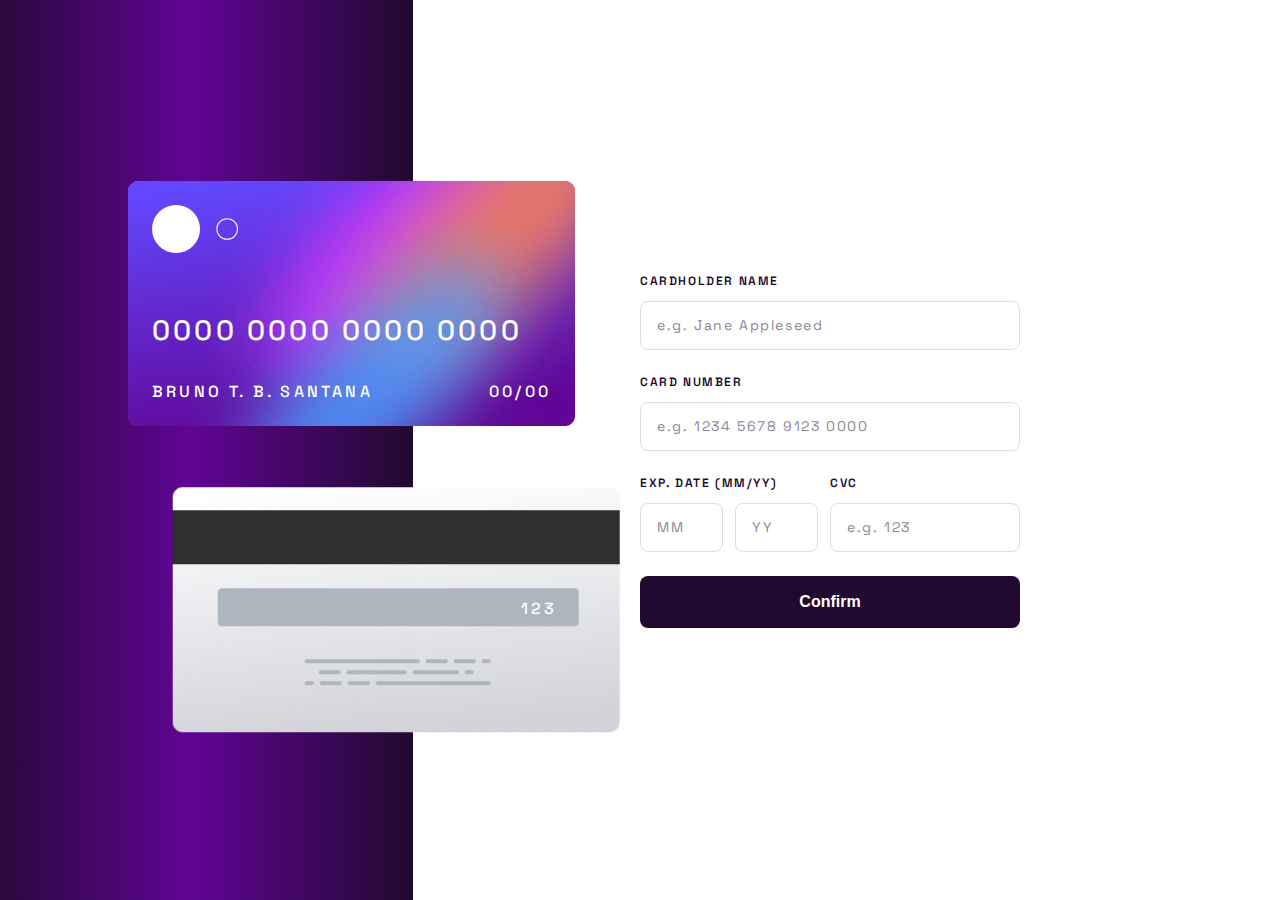
==== index.html @ 0e2e8419 "Debuggando scss e js" ====
<!DOCTYPE html>
<html lang="pt-br">
<head>
    <meta charset="UTF-8">
    <meta http-equiv="X-UA-Compatible" content="IE=edge">
    <meta name="viewport" content="width=device-width, initial-scale=1.0">
    <link rel="icon" type="image/png" sizes="32x32" href="./images/favicon-32x32.png">
    <link rel="stylesheet" href="assets/css/1-base/base.css">
    <title>Frontend Mentor | Interactive card details form</title>
</head>
<body>
    <main>
        <section class="card__section">
            <div class="container__cards">
                <div class="back__card">
                    <h3 class="card__cvc" id="card__cvc">123</h3>
                </div>

                <div class="front__card">
                    <span class="card__seal"></span> <!-- Aqui vai o selo prateado do cartão -->

                    <h1 class="card__number" id="front__card__number">0000 0000 0000 0000</h1>

                    <div class="card__info">
                        <h2 class="card__name" id="card__name">Bruno T. B. Santana</h2>
                        <h3 class="card__date" id="card__date">00/00</h3>
                        </div>
                </div>
            </div>

        </section>

        <section class="form__section">
            <form action="" class="form__container">
                <div class="form__field"> <!--Grid-->
                    <label for="name" class="form__label">Cardholder Name</label>
                    <input name="cardName" type="text" class="form__control" id="name" placeholder="e.g. Jane Appleseed" minlength="12" required>
                    <span class="error-message"></span>
                </div>

                <div class="form__field">
                    <label for="card__number" class="form__label">Card Number</label>
                    <input name="cardNumber" type="text" class="form__control" id="card__number" placeholder="e.g. 1234 5678 9123 0000" minlength="16"  required>
                    <span class="error-message"></span>
                </div>

                <div class="container__form__date"><!--Grid-->
                    <div class="form__field form__field--mod"><!--Grid-->
                        <label for="exp__month" class="form__label">Exp. Date (mm/yy)</label>
                        <div name="formFieldInput" class="form__field__input" id="form__field__input">
                            <input name="cardMonth" type="text" class="form__control exp__date" id="exp__month" placeholder="MM" min="2" required>
                            <input name="cardYear" type="text" class="form__control exp__date" id="exp__year" placeholder="YY" min="2" required>
                            <span class="error-message"></span>
                        </div>
                    </div>
                
                    <div class="form__field">
                        <label for="cvc" class="form__label">Cvc</label>
                        <input name="cardCvc" type="text" class="form__control" id="cvc" placeholder="e.g. 123" min="3" required>
                        <span class="error-message"></span>
                    </div>
                </div>

                <button type="submit" class="btn__form">Confirm</button>
            </form>
        </section>
    </main>

    <script src="assets/js/1-script.js" type="module"></script>
</body>
</html>
---- assets/css/1-base/base.css ----
@import url("https://fonts.googleapis.com/css2?family=Space+Grotesk:wght@300;500&display=swap");
.card__section::before {
  content: "";
  position: absolute;
  top: 0;
  left: 0;
  width: 100%;
  height: 28%;
  background: linear-gradient(to right, hsl(278, 68%, 11%), hsl(278, 68%, 11%), hsl(278, 94%, 30%), hsl(278, 68%, 11%));
  z-index: -1;
}
.card__section .container__cards {
  display: flex;
  flex-direction: column;
  justify-content: space-between;
  max-width: 23.75rem;
  margin: 0 auto 9rem auto;
  padding: 2rem 1rem 0 1rem;
  position: relative;
}
.card__section .container__cards .back__card {
  background-image: url(../../img/bg-card-back.png);
  background-repeat: no-repeat;
  background-size: cover;
  width: 17.875rem;
  height: 9.8125rem;
  position: relative;
}
.card__section .container__cards .back__card .card__cvc {
  color: hsl(0, 0%, 100%);
  font-size: 0.75rem;
  font-weight: 500;
  letter-spacing: 0.2rem;
  text-transform: "";
  margin: 0;
  position: absolute;
  transform: translate(-50%, -50%);
  top: 49.5%;
  left: 82%;
}
@media screen and (min-width: 375px) {
  .card__section .container__cards .back__card {
    align-self: flex-end;
  }
}
.card__section .container__cards .front__card {
  background-image: url(../../img/bg-card-front.png);
  background-repeat: no-repeat;
  background-size: cover;
  display: flex;
  flex-direction: column;
  align-self: flex-start;
  justify-content: space-between;
  font-family: "Space Grotesk", sans-serif;
  width: 17.875rem;
  height: 9.8125rem;
  position: absolute;
  transform: translate(0%, -43%);
  top: 100%;
  z-index: 2;
}
.card__section .container__cards .front__card .card__seal {
  background-image: url(../../img/card-logo.svg);
  background-repeat: no-repeat;
  background-size: contain;
  width: 3.5rem;
  height: 2rem;
  margin: 1rem 0 0 1rem;
}
.card__section .container__cards .front__card .card__number {
  color: hsl(0, 0%, 100%);
  font-size: 1rem;
  font-weight: 500;
  letter-spacing: 0.2rem;
  text-transform: uppercase;
  padding-top: 1rem;
  margin: 0 1rem 0 1rem;
}
.card__section .container__cards .front__card .card__info {
  display: flex;
  justify-content: space-between;
  margin: 0 1rem 1rem 1rem;
}
.card__section .container__cards .front__card .card__info .card__name, .card__section .container__cards .front__card .card__info .card__date {
  color: hsl(0, 0%, 100%);
  font-size: 0.75rem;
  font-weight: 500;
  letter-spacing: 0.2rem;
  text-transform: uppercase;
  margin: 0;
}

@media screen and (min-width: 992px) {
  .card__section {
    display: flex;
    justify-content: center;
    align-items: center;
    position: relative;
  }
  .card__section::before {
    content: "";
    position: absolute;
    top: 0;
    left: -100%;
    right: 0rem;
    width: 175%;
    height: 100%;
  }
  .card__section .container__cards {
    margin: 0 0 0rem 0;
    padding: 0rem 0rem 0 0rem;
  }
  .card__section .container__cards .back__card {
    transform: translate(0%, 65%);
  }
  .card__section .container__cards .front__card {
    transform: translate(0%, -160%);
  }
}
@media screen and (min-width: 992px) and (min-width: 1200px) {
  .card__section .container__cards .back__card {
    transform: translate(25%, 65%);
    width: 27.9375rem;
    height: 15.3125rem;
  }
  .card__section .container__cards .back__card .card__cvc {
    color: hsl(0, 0%, 100%);
    font-size: 1rem;
    font-weight: 500;
    letter-spacing: 0.2rem;
    text-transform: "";
  }
  .card__section .container__cards .front__card {
    transform: translate(0%, -160%);
    width: 27.9375rem;
    height: 15.3125rem;
  }
  .card__section .container__cards .front__card .card__seal {
    width: 5.375rem;
    height: 3.1875rem;
    margin: 1.5rem 0 0 1.5rem;
  }
  .card__section .container__cards .front__card .card__number {
    color: hsl(0, 0%, 100%);
    font-size: 1.75rem;
    font-weight: 500;
    letter-spacing: 0.2rem;
    text-transform: uppercase;
    padding-top: 1.5rem;
    margin: 0 1.5rem 0 1.5rem;
  }
  .card__section .container__cards .front__card .card__info {
    margin: 0 1.5rem 1.5rem 1.5rem;
  }
  .card__section .container__cards .front__card .card__info .card__name, .card__section .container__cards .front__card .card__info .card__date {
    color: hsl(0, 0%, 100%);
    font-size: 1rem;
    font-weight: 500;
    letter-spacing: 0.2rem;
    text-transform: uppercase;
  }
}
.form__section {
  padding: 0 1rem;
  display: flex;
  justify-content: center;
  align-items: center;
}
.form__section .form__container {
  display: flex;
  flex-direction: column;
  gap: 1.5rem;
}
.form__section .form__container .form__field {
  display: flex;
  flex-direction: column;
  gap: 0.75rem;
  max-width: 380px;
}
.form__section .form__container .form__label {
  color: hsl(278, 68%, 11%);
  font-size: 0.75rem;
  font-weight: 600;
  letter-spacing: 0.1rem;
  text-transform: uppercase;
}
.form__section .form__container .form__control {
  font-family: "Space Grotesk", sans-serif;
  color: hsl(278, 68%, 11%);
  font-size: 0.875rem;
  font-weight: 600;
  letter-spacing: "";
  text-transform: "";
  border: 1px solid hsl(270, 3%, 87%);
  border-radius: 0.5rem;
  height: 2.8125rem;
  padding-left: 1rem;
}
.form__section .form__container .form__control::-moz-placeholder {
  color: hsl(279, 6%, 55%);
  font-size: 0.875rem;
  font-weight: 400;
  letter-spacing: 0.1rem;
  text-transform: "";
}
.form__section .form__container .form__control::placeholder {
  color: hsl(279, 6%, 55%);
  font-size: 0.875rem;
  font-weight: 400;
  letter-spacing: 0.1rem;
  text-transform: "";
}
.form__section .form__container .form__control:hover {
  border-color: hsl(278, 94%, 30%);
}
.form__section .form__container .container__form__date {
  display: grid;
  grid-template-columns: 1fr;
  gap: 0.75rem;
  max-width: 380px;
}
.form__section .form__container .container__form__date .form__field__input {
  display: flex;
  gap: 0.75rem;
  flex-wrap: wrap;
}
.form__section .form__container .container__form__date .form__field__input .exp__date {
  width: 40.9%;
}
@media screen and (min-width: 375px) {
  .form__section .form__container .container__form__date .form__field__input .exp__date {
    width: 31.5%;
  }
}
@media screen and (min-width: 425px) {
  .form__section .form__container .container__form__date .form__field__input .exp__date {
    width: 35.4%;
  }
}
.form__section .form__container .container__form__date .form__field__input .error-message {
  width: 100%;
}
@media screen and (min-width: 375px) {
  .form__section .form__container .container__form__date {
    grid-template-columns: 1fr 1fr;
  }
}
.form__section .form__container .btn__form {
  color: hsl(0, 0%, 100%);
  font-size: 1rem;
  font-weight: 600;
  letter-spacing: "";
  text-transform: "";
  background-color: hsl(278, 68%, 11%);
  border: none;
  border-radius: 0.5rem;
  cursor: pointer;
  height: 3.25rem;
  max-width: 23.75rem;
}
.form__section .form__container .btn__form:hover {
  background-color: hsl(278, 94%, 30%);
}

@media screen and (min-width: 992px) {
  .form__section {
    margin: 0 auto;
  }
}
html, body {
  font-family: "Space Grotesk", sans-serif;
  box-sizing: border-box;
  margin: 0;
  padding: 0;
  width: 100%;
  height: 100vh;
  overflow-x: hidden;
  overflow-y: hidden;
}

.error-message {
  display: none;
  color: red;
  font-size: 0.75rem;
  font-weight: 300;
}

@media screen and (min-width: 992px) {
  main {
    display: flex;
    margin: 0 auto;
    width: 80%;
    height: 100vh;
  }
}/*# sourceMappingURL=base.css.map */
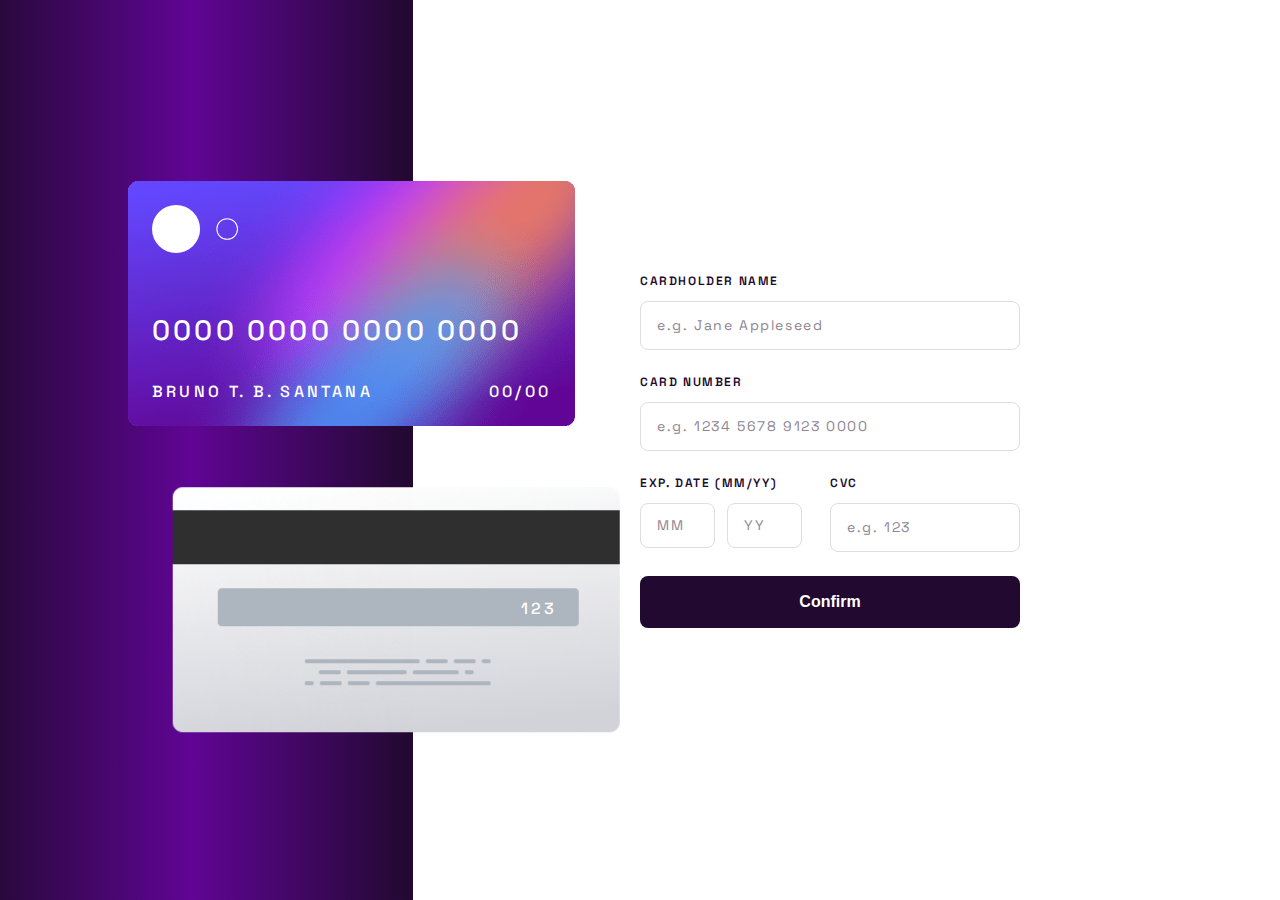
==== commit 03d7bc2e: "Corrigindo espaçamento dos campos de data" ====
--- a/index.html
+++ b/index.html
@@ -45,16 +45,21 @@
                 </div>
 
                 <div class="container__form__date"><!--Grid-->
-                    <div class="form__field form__field--mod"><!--Grid-->
+                    <div class="form__field--mod"><!--Grid-->
                         <label for="exp__month" class="form__label">Exp. Date (mm/yy)</label>
                         <div name="formFieldInput" class="form__field__input" id="form__field__input">
-                            <input name="cardMonth" type="text" class="form__control exp__date" id="exp__month" placeholder="MM" min="2" required>
-                            <input name="cardYear" type="text" class="form__control exp__date" id="exp__year" placeholder="YY" min="2" required>
-                            <span class="error-message"></span>
+                            <div class="container__cardMonth">
+                                <input name="cardMonth" type="text" class="form__control exp__date" id="exp__month" placeholder="MM" min="2" required>
+                                <span class="error-message"></span>
+                            </div>
+                            <div class="container__cardYear">
+                                <input name="cardYear" type="text" class="form__control exp__date" id="exp__year" placeholder="YY" min="2" required>
+                                <span class="error-message"></span>
+                            </div>
                         </div>
                     </div>
                 
-                    <div class="form__field">
+                    <div class="container__cvc">
                         <label for="cvc" class="form__label">Cvc</label>
                         <input name="cardCvc" type="text" class="form__control" id="cvc" placeholder="e.g. 123" min="3" required>
                         <span class="error-message"></span>
--- a/assets/css/1-base/base.css
+++ b/assets/css/1-base/base.css
@@ -170,21 +170,89 @@
   display: flex;
   flex-direction: column;
   gap: 1.5rem;
+  max-width: 380px;
 }
 .form__section .form__container .form__field {
   display: flex;
   flex-direction: column;
   gap: 0.75rem;
+}
+.form__section .form__container .form__field .form__label {
+  color: hsl(278, 68%, 11%);
+  font-size: 0.75rem;
+  font-weight: 600;
+  letter-spacing: 0.1rem;
+  text-transform: uppercase;
+}
+.form__section .form__container .form__field .form__control {
+  font-family: "Space Grotesk", sans-serif;
+  color: hsl(278, 68%, 11%);
+  font-size: 0.875rem;
+  font-weight: 600;
+  letter-spacing: "";
+  text-transform: "";
+  border: 1px solid hsl(270, 3%, 87%);
+  border-radius: 0.5rem;
+  height: 2.8125rem;
   max-width: 380px;
-}
-.form__section .form__container .form__label {
-  color: hsl(278, 68%, 11%);
-  font-size: 0.75rem;
-  font-weight: 600;
-  letter-spacing: 0.1rem;
-  text-transform: uppercase;
-}
-.form__section .form__container .form__control {
+  padding-left: 1rem;
+}
+.form__section .form__container .form__field .form__control::-moz-placeholder {
+  color: hsl(279, 6%, 55%);
+  font-size: 0.875rem;
+  font-weight: 400;
+  letter-spacing: 0.1rem;
+  text-transform: "";
+}
+.form__section .form__container .form__field .form__control::placeholder {
+  color: hsl(279, 6%, 55%);
+  font-size: 0.875rem;
+  font-weight: 400;
+  letter-spacing: 0.1rem;
+  text-transform: "";
+}
+.form__section .form__container .form__field .form__control:hover {
+  border-color: hsl(278, 94%, 30%);
+}
+.form__section .form__container .container__form__date {
+  display: flex;
+  gap: 1.75rem;
+  width: 100%;
+}
+@media screen and (max-width: 320px) {
+  .form__section .form__container .container__form__date {
+    flex-direction: column;
+  }
+}
+.form__section .form__container .container__form__date .form__field--mod {
+  display: flex;
+  flex-direction: column;
+  gap: 0.75rem;
+  width: 100%;
+}
+.form__section .form__container .container__form__date .form__field--mod .form__label {
+  color: hsl(278, 68%, 11%);
+  font-size: 0.75rem;
+  font-weight: 600;
+  letter-spacing: 0.1rem;
+  text-transform: uppercase;
+}
+.form__section .form__container .container__form__date .form__field--mod .form__field__input {
+  display: flex;
+  gap: 0.75rem;
+  width: 100%;
+}
+.form__section .form__container .container__form__date .form__field--mod .form__field__input .container__cardMonth, .form__section .form__container .container__form__date .form__field--mod .form__field__input .container__cardYear {
+  display: flex;
+  flex-direction: column;
+  gap: 0.75rem;
+  width: 100%;
+}
+.form__section .form__container .container__form__date .form__field--mod .form__field__input .container__cardMonth .exp__date, .form__section .form__container .container__form__date .form__field--mod .form__field__input .container__cardYear .exp__date {
+  box-sizing: border-box;
+  width: 100%;
+}
+.form__section .form__container .container__form__date .form__field--mod .form__field__input .container__cardMonth .form__control, .form__section .form__container .container__form__date .form__field--mod .form__field__input .container__cardYear .form__control {
   font-family: "Space Grotesk", sans-serif;
   color: hsl(278, 68%, 11%);
   font-size: 0.875rem;
@@ -196,54 +264,69 @@
   height: 2.8125rem;
   padding-left: 1rem;
 }
-.form__section .form__container .form__control::-moz-placeholder {
-  color: hsl(279, 6%, 55%);
-  font-size: 0.875rem;
-  font-weight: 400;
-  letter-spacing: 0.1rem;
-  text-transform: "";
-}
-.form__section .form__container .form__control::placeholder {
-  color: hsl(279, 6%, 55%);
-  font-size: 0.875rem;
-  font-weight: 400;
-  letter-spacing: 0.1rem;
-  text-transform: "";
-}
-.form__section .form__container .form__control:hover {
+.form__section .form__container .container__form__date .form__field--mod .form__field__input .container__cardMonth .form__control::-moz-placeholder, .form__section .form__container .container__form__date .form__field--mod .form__field__input .container__cardYear .form__control::-moz-placeholder {
+  color: hsl(279, 6%, 55%);
+  font-size: 0.875rem;
+  font-weight: 400;
+  letter-spacing: 0.1rem;
+  text-transform: "";
+}
+.form__section .form__container .container__form__date .form__field--mod .form__field__input .container__cardMonth .form__control::placeholder, .form__section .form__container .container__form__date .form__field--mod .form__field__input .container__cardYear .form__control::placeholder {
+  color: hsl(279, 6%, 55%);
+  font-size: 0.875rem;
+  font-weight: 400;
+  letter-spacing: 0.1rem;
+  text-transform: "";
+}
+.form__section .form__container .container__form__date .form__field--mod .form__field__input .container__cardMonth .form__control:hover, .form__section .form__container .container__form__date .form__field--mod .form__field__input .container__cardYear .form__control:hover {
   border-color: hsl(278, 94%, 30%);
 }
-.form__section .form__container .container__form__date {
-  display: grid;
-  grid-template-columns: 1fr;
-  gap: 0.75rem;
-  max-width: 380px;
-}
-.form__section .form__container .container__form__date .form__field__input {
-  display: flex;
-  gap: 0.75rem;
-  flex-wrap: wrap;
-}
-.form__section .form__container .container__form__date .form__field__input .exp__date {
-  width: 40.9%;
-}
-@media screen and (min-width: 375px) {
-  .form__section .form__container .container__form__date .form__field__input .exp__date {
-    width: 31.5%;
-  }
-}
-@media screen and (min-width: 425px) {
-  .form__section .form__container .container__form__date .form__field__input .exp__date {
-    width: 35.4%;
-  }
-}
-.form__section .form__container .container__form__date .form__field__input .error-message {
-  width: 100%;
-}
-@media screen and (min-width: 375px) {
-  .form__section .form__container .container__form__date {
-    grid-template-columns: 1fr 1fr;
-  }
+.form__section .form__container .container__form__date .container__cvc {
+  display: flex;
+  flex-direction: column;
+  gap: 0.75rem;
+  width: 50%;
+}
+@media screen and (max-width: 320px) {
+  .form__section .form__container .container__form__date .container__cvc {
+    width: 100%;
+  }
+}
+.form__section .form__container .container__form__date .container__cvc .form__label {
+  color: hsl(278, 68%, 11%);
+  font-size: 0.75rem;
+  font-weight: 600;
+  letter-spacing: 0.1rem;
+  text-transform: uppercase;
+}
+.form__section .form__container .container__form__date .container__cvc .form__control {
+  font-family: "Space Grotesk", sans-serif;
+  color: hsl(278, 68%, 11%);
+  font-size: 0.875rem;
+  font-weight: 600;
+  letter-spacing: "";
+  text-transform: "";
+  border: 1px solid hsl(270, 3%, 87%);
+  border-radius: 0.5rem;
+  height: 2.8125rem;
+  padding-left: 1rem;
+}
+.form__section .form__container .container__form__date .container__cvc .form__control::-moz-placeholder {
+  color: hsl(279, 6%, 55%);
+  font-size: 0.875rem;
+  font-weight: 400;
+  letter-spacing: 0.1rem;
+  text-transform: "";
+}
+.form__section .form__container .container__form__date .container__cvc .form__control::placeholder {
+  color: hsl(279, 6%, 55%);
+  font-size: 0.875rem;
+  font-weight: 400;
+  letter-spacing: 0.1rem;
+  text-transform: "";
+}
+.form__section .form__container .container__form__date .container__cvc .form__control:hover {
+  border-color: hsl(278, 94%, 30%);
 }
 .form__section .form__container .btn__form {
   color: hsl(0, 0%, 100%);
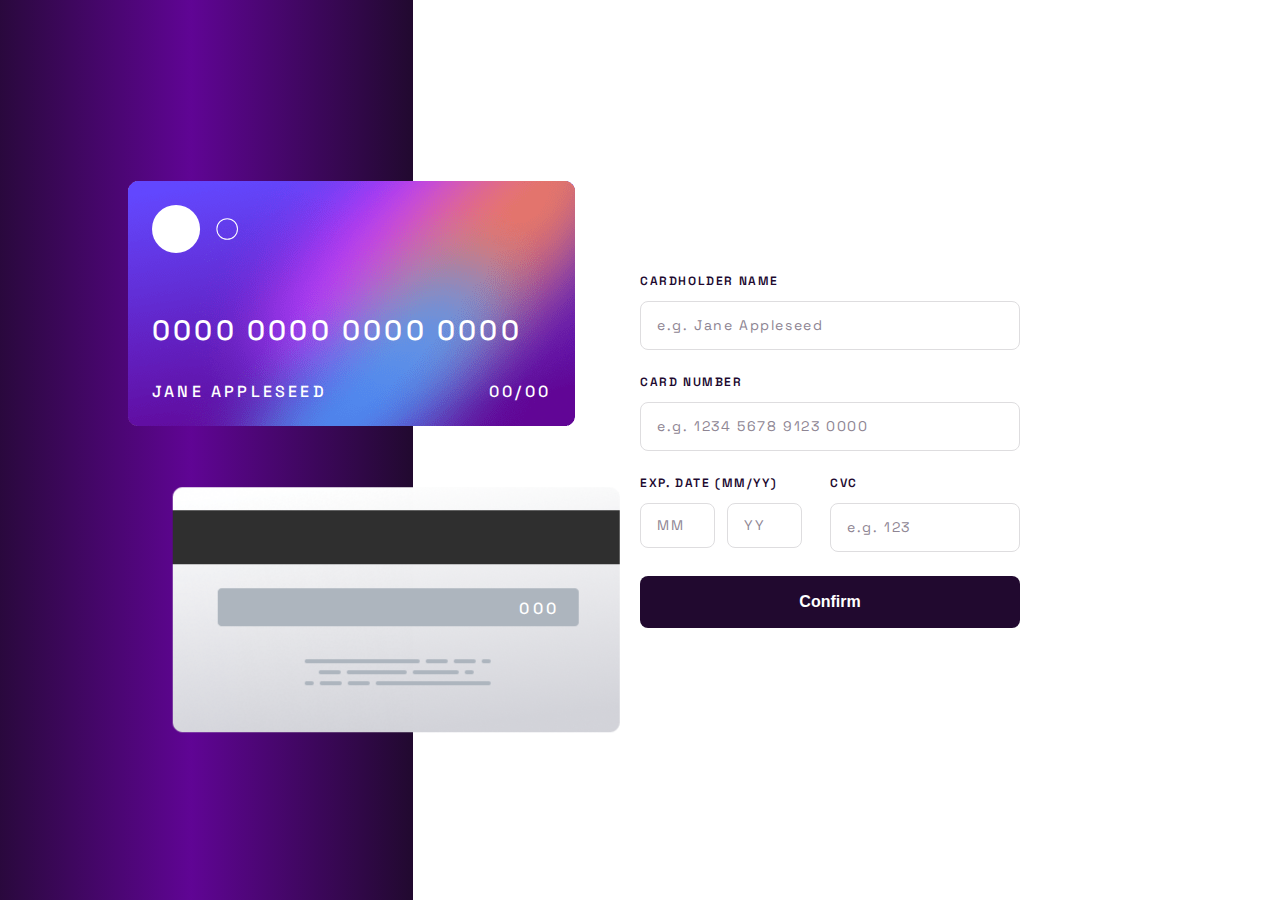
==== commit 31214d38: "Funcionalidade de armazenamento e recuperação de dados entre páginas" ====
--- a/index.html
+++ b/index.html
@@ -4,7 +4,7 @@
     <meta charset="UTF-8">
     <meta http-equiv="X-UA-Compatible" content="IE=edge">
     <meta name="viewport" content="width=device-width, initial-scale=1.0">
-    <link rel="icon" type="image/png" sizes="32x32" href="./images/favicon-32x32.png">
+    <link rel="icon" type="image/png" sizes="32x32" href="../Projeto 11/interactive-card-details-form-main/images/favicon-32x32.png">
     <link rel="stylesheet" href="assets/css/1-base/base.css">
     <title>Frontend Mentor | Interactive card details form</title>
 </head>
@@ -13,7 +13,7 @@
         <section class="card__section">
             <div class="container__cards">
                 <div class="back__card">
-                    <h3 class="card__cvc" id="card__cvc">123</h3>
+                    <h3 class="card__cvc" id="card__cvc">000</h3>
                 </div>
 
                 <div class="front__card">
@@ -22,7 +22,7 @@
                     <h1 class="card__number" id="front__card__number">0000 0000 0000 0000</h1>
 
                     <div class="card__info">
-                        <h2 class="card__name" id="card__name">Bruno T. B. Santana</h2>
+                        <h2 class="card__name" id="card__name">Jane Appleseed</h2>
                         <h3 class="card__date" id="card__date">00/00</h3>
                         </div>
                 </div>
@@ -31,7 +31,7 @@
         </section>
 
         <section class="form__section">
-            <form action="" class="form__container">
+            <form action="./assets/pages/complete_registration.html" method="POST" class="form__container" data-form>
                 <div class="form__field"> <!--Grid-->
                     <label for="name" class="form__label">Cardholder Name</label>
                     <input name="cardName" type="text" class="form__control" id="name" placeholder="e.g. Jane Appleseed" minlength="12" required>
--- a/assets/css/1-base/base.css
+++ b/assets/css/1-base/base.css
@@ -196,6 +196,12 @@
   height: 2.8125rem;
   max-width: 380px;
   padding-left: 1rem;
+  outline-width: 1px;
+  outline-color: hsl(278, 94%, 30%);
+}
+.form__section .form__container .form__field .form__control :required:invalid,
+.form__section .form__container .form__field .form__control input:focus:invalid {
+  background-color: #ffe6e6;
 }
 .form__section .form__container .form__field .form__control::-moz-placeholder {
   color: hsl(279, 6%, 55%);
@@ -263,6 +269,8 @@
   border-radius: 0.5rem;
   height: 2.8125rem;
   padding-left: 1rem;
+  outline-width: 1px;
+  outline-color: hsl(278, 94%, 30%);
 }
 .form__section .form__container .container__form__date .form__field--mod .form__field__input .container__cardMonth .form__control::-moz-placeholder, .form__section .form__container .container__form__date .form__field--mod .form__field__input .container__cardYear .form__control::-moz-placeholder {
   color: hsl(279, 6%, 55%);
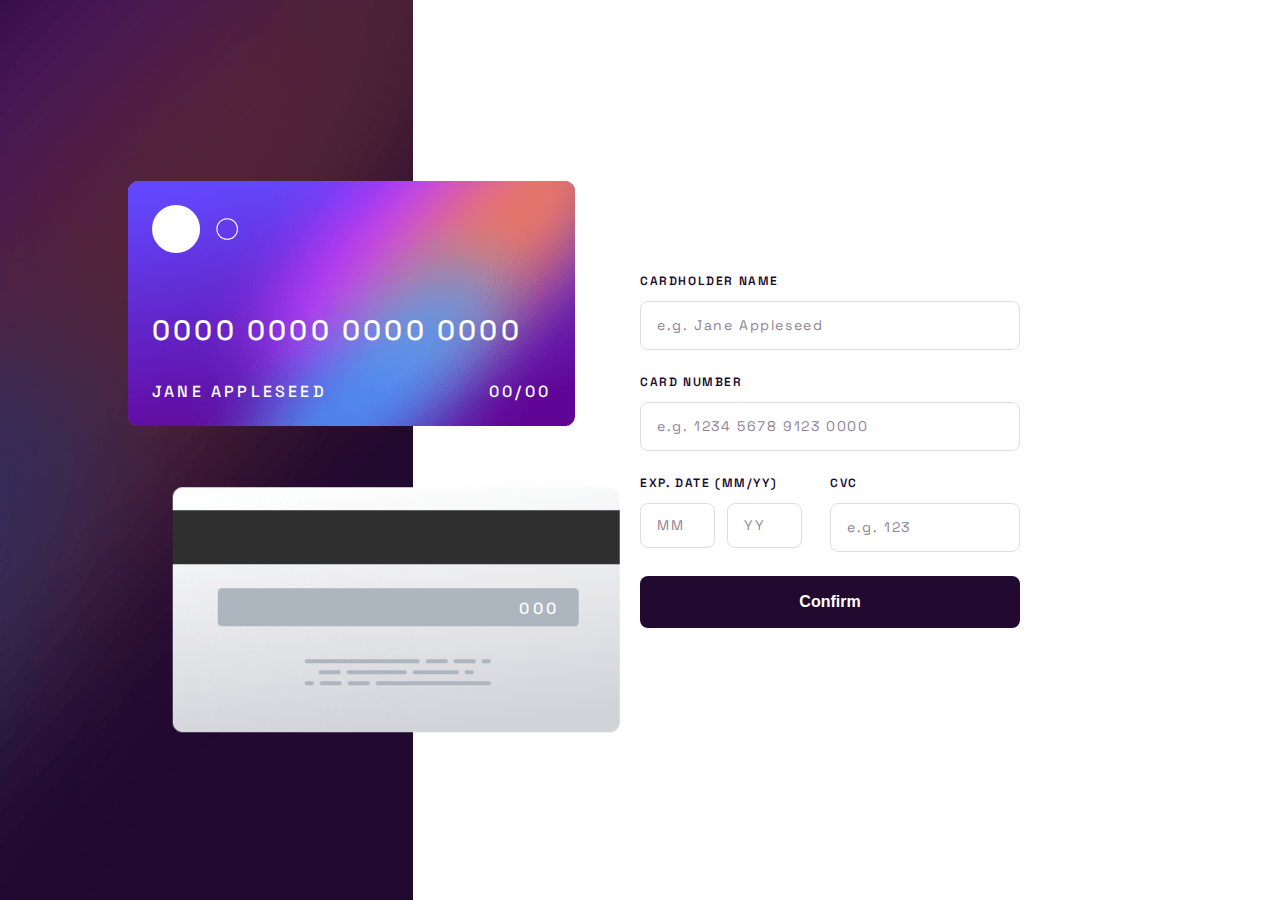
==== commit 376f10b0: "Projeto Finalizado" ====
--- a/index.html
+++ b/index.html
@@ -4,7 +4,7 @@
     <meta charset="UTF-8">
     <meta http-equiv="X-UA-Compatible" content="IE=edge">
     <meta name="viewport" content="width=device-width, initial-scale=1.0">
-    <link rel="icon" type="image/png" sizes="32x32" href="../Projeto 11/interactive-card-details-form-main/images/favicon-32x32.png">
+    <link rel="icon" type="image/png" sizes="32x32" href="assets/img/favicon-32x32.png">
     <link rel="stylesheet" href="assets/css/1-base/base.css">
     <title>Frontend Mentor | Interactive card details form</title>
 </head>
@@ -66,7 +66,7 @@
                     </div>
                 </div>
 
-                <button type="submit" class="btn__form">Confirm</button>
+                <button type="submit" class="btn__form" id="btn__form">Confirm</button>
             </form>
         </section>
     </main>
--- a/assets/css/1-base/base.css
+++ b/assets/css/1-base/base.css
@@ -6,8 +6,15 @@
   left: 0;
   width: 100%;
   height: 28%;
-  background: linear-gradient(to right, hsl(278, 68%, 11%), hsl(278, 68%, 11%), hsl(278, 94%, 30%), hsl(278, 68%, 11%));
+  background-image: url(../../img/bg-main-mobile.png);
+  background-repeat: no-repeat;
+  background-size: cover;
   z-index: -1;
+}
+@media screen and (min-width: 992px) {
+  .card__section::before {
+    background-image: url(../../img/bg-main-desktop.png);
+  }
 }
 .card__section .container__cards {
   display: flex;
@@ -349,6 +356,11 @@
   height: 3.25rem;
   max-width: 23.75rem;
 }
+@media screen and (max-width: 320px) {
+  .form__section .form__container .btn__form {
+    margin-bottom: 2rem;
+  }
+}
 .form__section .form__container .btn__form:hover {
   background-color: hsl(278, 94%, 30%);
 }
@@ -358,6 +370,68 @@
     margin: 0 auto;
   }
 }
+.thanks__section {
+  box-sizing: border-box;
+  align-items: center;
+  display: flex;
+  flex-direction: column;
+  justify-content: center;
+  margin: 0 auto;
+  padding: 0 1rem;
+  max-width: 381px;
+  width: 100%;
+}
+.thanks__section .thanks__img {
+  width: 5.0625rem;
+  height: 5.0625rem;
+}
+.thanks__section .thanks__subtitle {
+  color: hsl(278, 68%, 11%);
+  font-size: 2rem;
+  font-weight: 400;
+  letter-spacing: 0.2rem;
+  text-transform: uppercase;
+  margin-top: 2.75rem;
+  margin-bottom: 0;
+}
+.thanks__section .thanks__paragraph {
+  color: hsl(279, 6%, 55%);
+  font-size: 1rem;
+  font-weight: 500;
+  letter-spacing: "";
+  text-transform: "";
+  margin-top: 2rem;
+  margin-bottom: 0;
+}
+@media screen and (min-width: 768px) {
+  .thanks__section .thanks__paragraph {
+    color: "";
+    font-size: 1.1rem;
+    font-weight: "";
+    letter-spacing: "";
+    text-transform: "";
+  }
+}
+.thanks__section .btn__form {
+  box-sizing: border-box;
+  color: hsl(0, 0%, 100%);
+  font-size: 1rem;
+  font-weight: 600;
+  letter-spacing: "";
+  text-transform: "";
+  background-color: hsl(278, 68%, 11%);
+  border: none;
+  border-radius: 0.5rem;
+  cursor: pointer;
+  height: 3.25rem;
+  margin-top: 3rem;
+  width: 100%;
+  max-width: 23.8125rem;
+}
+.thanks__section .btn__form:hover {
+  background-color: hsl(278, 94%, 30%);
+}
+
 html, body {
   font-family: "Space Grotesk", sans-serif;
   box-sizing: border-box;
@@ -365,8 +439,6 @@
   padding: 0;
   width: 100%;
   height: 100vh;
-  overflow-x: hidden;
-  overflow-y: hidden;
 }
 
 .error-message {
